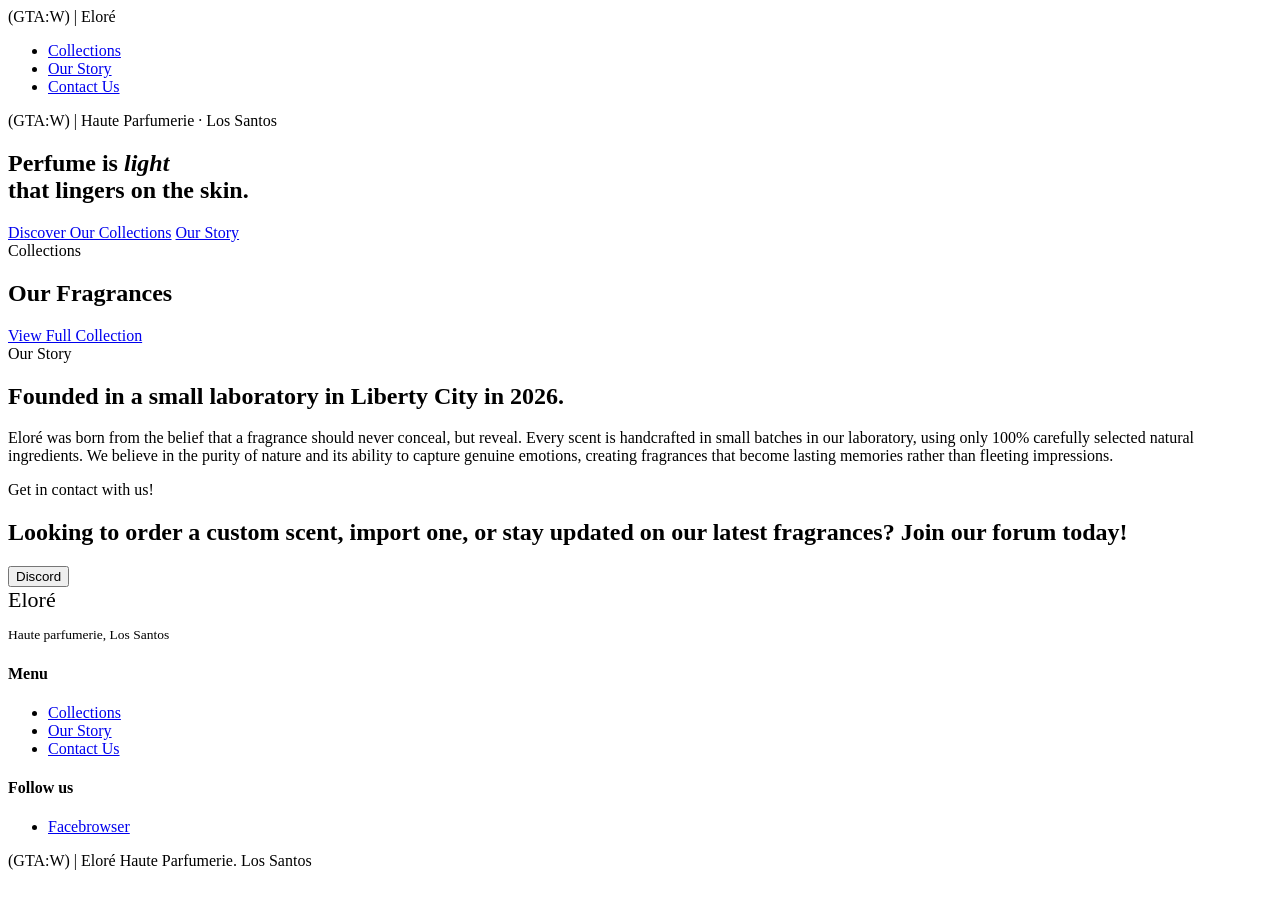
==== index.html @ 5a104f97 "Add files via upload" ====
<!DOCTYPE html>
<html lang="it">
<head>
<meta charset="UTF-8">
<meta name="viewport" content="width=device-width, initial-scale=1.0">
<title>Eloré — Haute Parfumerie | GTA:W</title>
<meta name="description" content="Eloré, haute parfumerie in Los Santos.">
<link rel="preconnect" href="https://fonts.googleapis.com">
<link rel="preconnect" href="https://fonts.gstatic.com" crossorigin>
<link href="https://fonts.googleapis.com/css2?family=Newsreader:ital,wght@0,400;0,500;1,400;1,500&family=Inter:wght@400;500;600&family=Space+Mono:wght@400;700&display=swap" rel="stylesheet">
<link rel="stylesheet" href="css/style.css">
</head>
<body>

<nav class="nav">
  <div class="nav-inner">
    <a class="logo-link">
      <img src="images/logo.png" alt="Eloré Haute Parfumerie" class="logo-img" onerror="this.style.display='none'; document.getElementById('logoFallback').style.display='inline'">
      <span class="logo" id="logoFallback" style="display:none;">(GTA:W) | Eloré</span>
    </a>
    <ul class="nav-links">
      <li><a href="collections.html">Collections</a></li>
      <li><a href="#storia">Our Story</a></li>
      <li><a href="#contatti">Contact Us</a></li>
    </ul>
  </div>
</nav>

<section class="hero">
  <div class="container hero-inner">
    <div class="hero-copy">
      <span class="eyebrow">(GTA:W) | Haute Parfumerie · Los Santos</span>
      <h1>Perfume is <em>light</em><br>that lingers on the skin.</h1>
      <div class="hero-actions">
        <a href="collections.html" class="btn btn-primary">Discover Our Collections</a>
        <a href="#storia" class="btn btn-ghost">Our Story</a>
      </div>
    </div>
    <div class="hero-visual">
      <div class="image-slot slot-tall">
        <img src="images/hero.png" alt="Boccetta di profumo Eloré" onerror="this.style.display='none'">
      </div>
    </div>
  </div>
</section>

<section class="collection" id="collezione">
  <div class="container">
    <div class="collection-head reveal">
      <div>
        <span class="eyebrow">Collections</span>
        <h2 class="collection-title">Our Fragrances</h2>
      </div>
      <a href="collections.html" class="btn btn-ghost">View Full Collection</a>
    </div>

    <!-- Anteprima: solo alcuni profumi in evidenza. La griglia viene generata
         da js/script.js, che legge l'elenco "products" da js/products.js.
         Il catalogo completo si trova in collections.html -->
    <div class="product-grid" id="productGrid"></div>
  </div>
</section>

<section class="about" id="storia">
  <div class="container about-inner">
    <div>
      <span class="eyebrow">Our Story</span>
      <h2>Founded in a small laboratory in Liberty City in 2026.</h2>
      <p>Eloré was born from the belief that a fragrance should never conceal, but reveal. Every scent is handcrafted in small batches in our laboratory, using only 100% carefully selected natural ingredients. We believe in the purity of nature and its ability to capture genuine emotions, creating fragrances that become lasting memories rather than fleeting impressions.</p>
      <div class="about-stats">
      </div>
    </div>
    <div class="image-slot slot-about">
      <img src="images/about.png" alt="Il laboratorio Eloré" onerror="this.style.display='none'">
    </div>
  </div>
</section>

<section class="newsletter">
  <div class="container reveal">
    <span class="eyebrow" style="justify-content:center;">Get in contact with us!</span>
    <h2>Looking to order a custom scent, import one, or stay updated on our latest fragrances? Join our forum today!</h2>
    <form action="https://discord.gg/XgSGwQNhqN" method="get" class="nl-form" id="nlForm">
       <input type="submit" value="Discord" class="btn btn-primary">
    </form>
  </div>
</section>

<footer id="contatti">
  <div class="container">
    <div class="footer-grid">
      <div>
        <span class="logo" style="font-size:22px;">Eloré</span>
        <p style="margin-top:14px; font-size:13.5px; color:var(--ink-soft); max-width:220px;">Haute parfumerie, Los Santos</p>
      </div>
      <div>
        <h4>Menu</h4>
        <ul>
          <li><a href="collections.html">Collections</a></li>
          <li><a href="#storia">Our Story</a></li>
		  <li><a href="#contatti">Contact Us</a></li>
        </ul>
      </div>
      <div>
        <h4>Follow us</h4>
        <ul>
          <li><a href="https://face.gta.world/page/eloreperfumes">Facebrowser</a></li>
        </ul>
      </div>
    </div>
    <div class="footer-bottom">
      <span>(GTA:W) | Eloré Haute Parfumerie.</span>
      <span>Los Santos</span>
    </div>
  </div>
</footer>

<script src="js/products.js"></script>
<script src="js/script.js"></script>
</body>
</html>
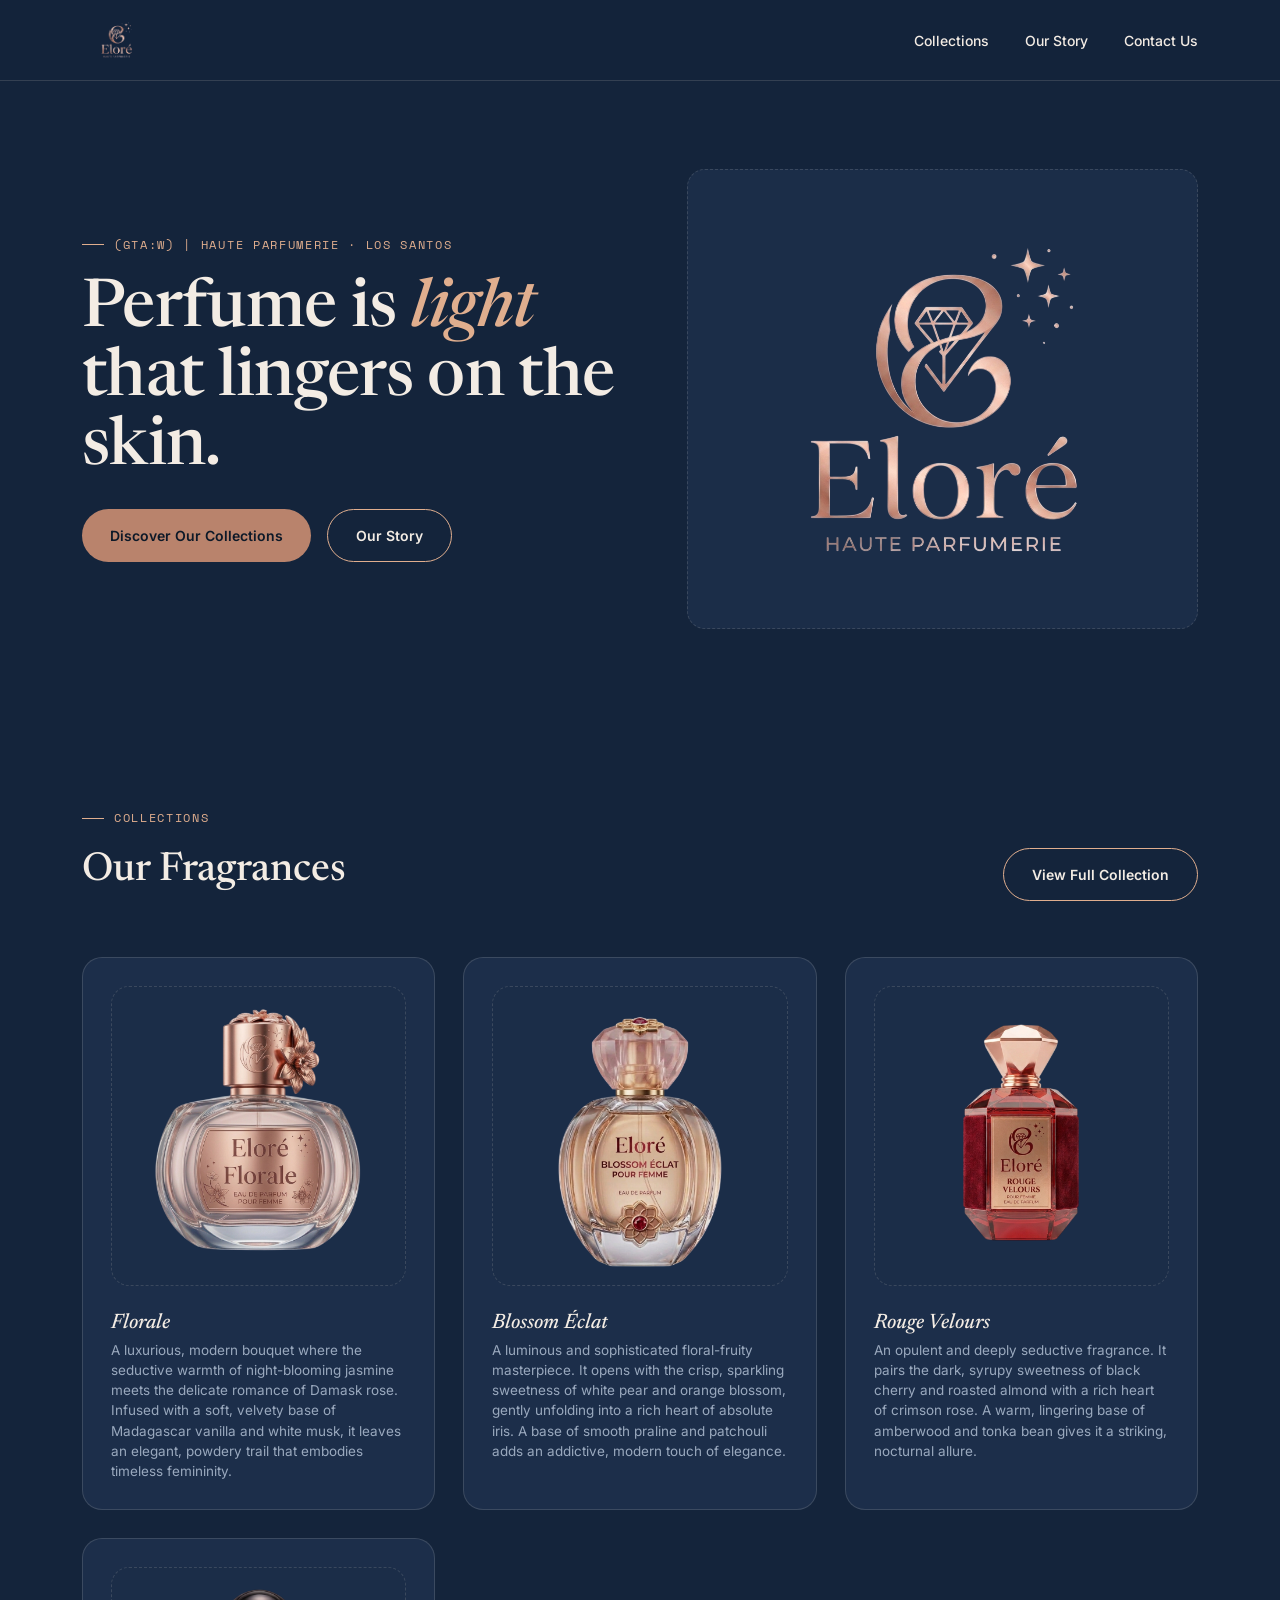
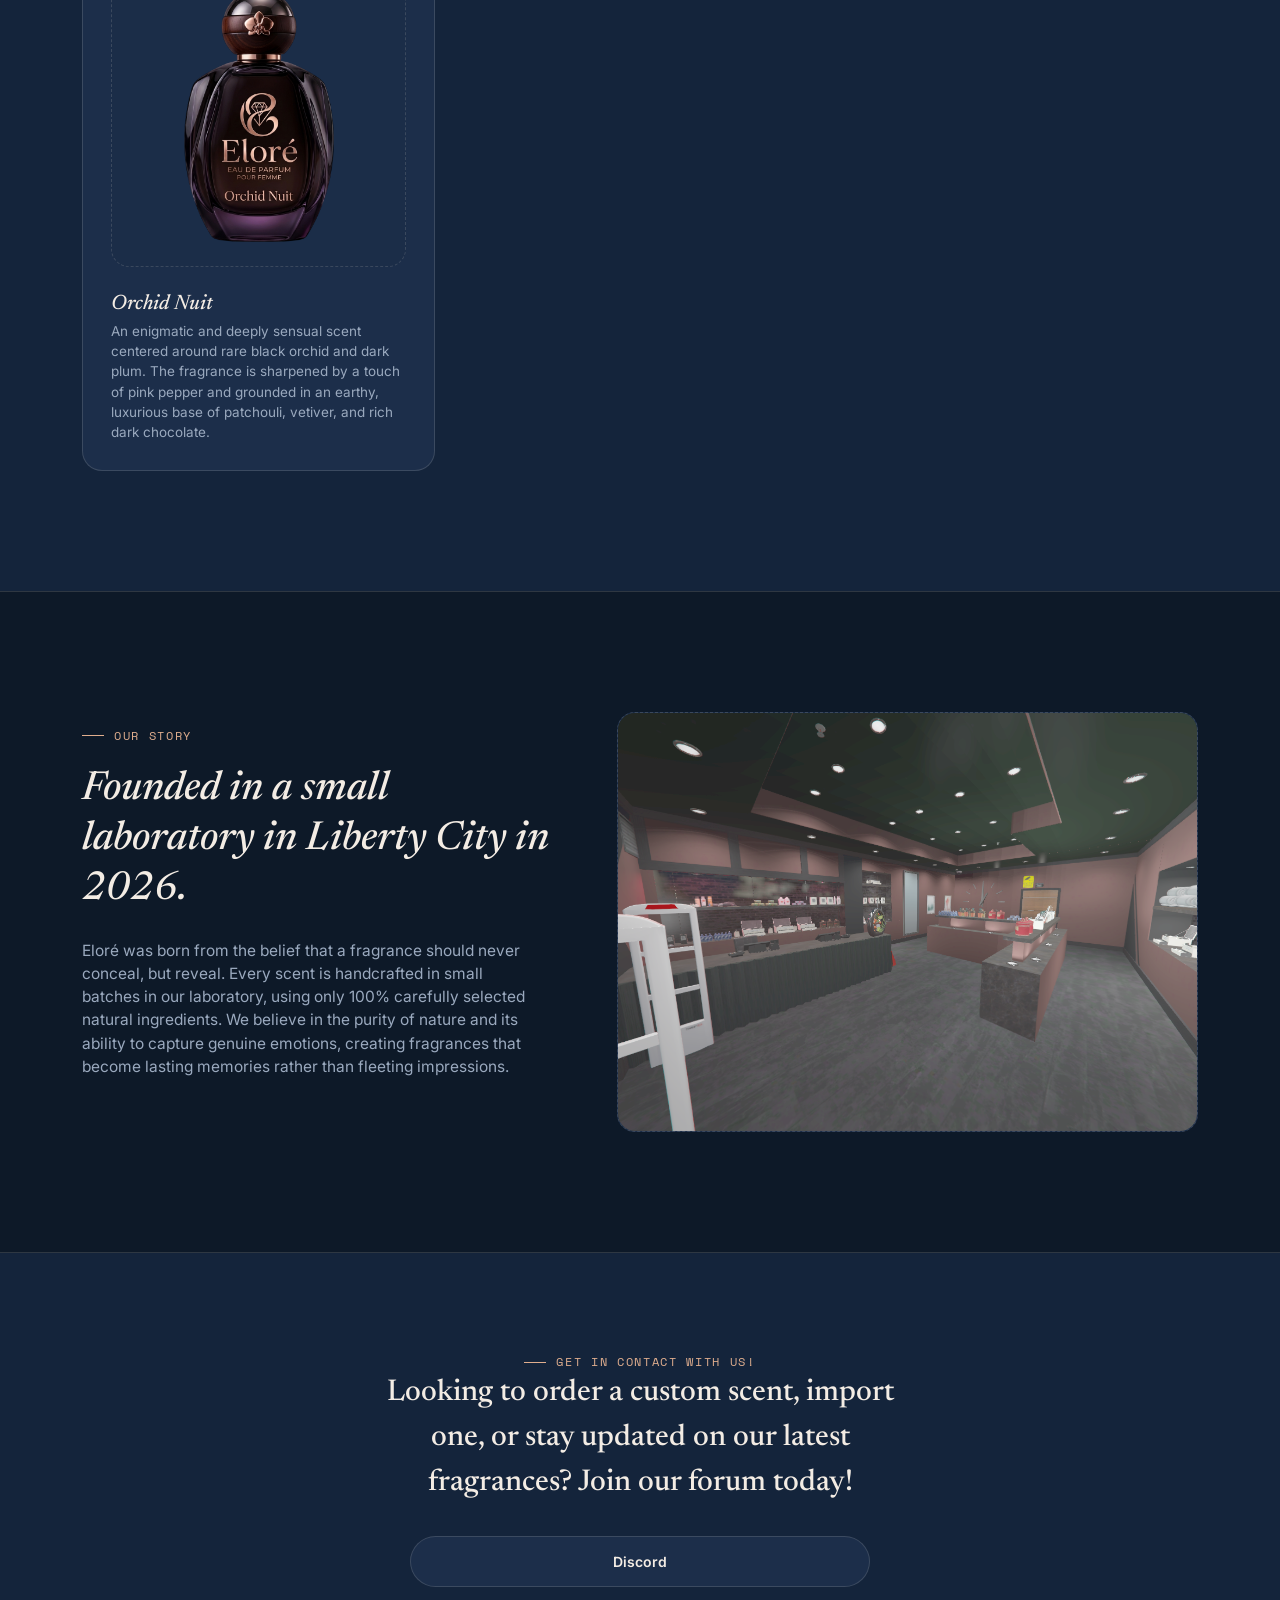
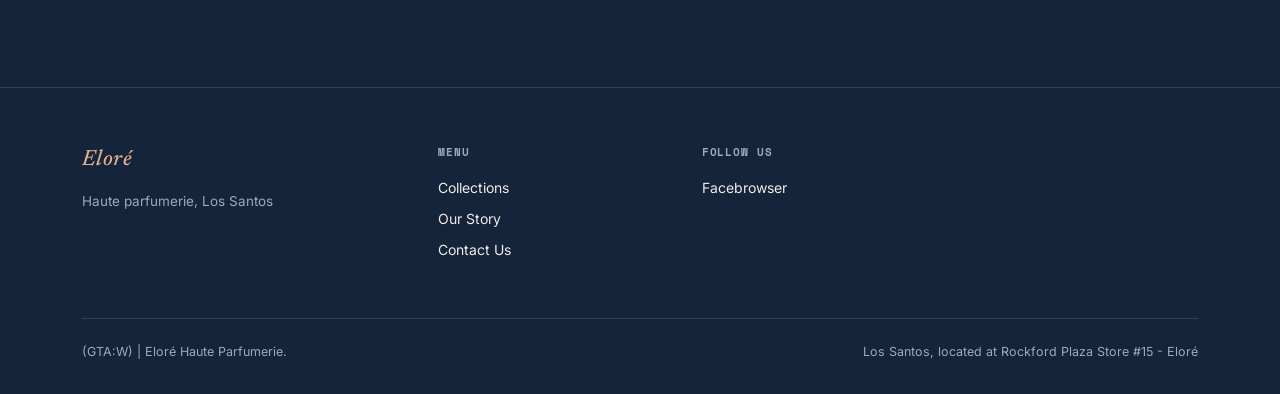
==== commit 8981efc3: "Update index.html" ====
--- a/index.html
+++ b/index.html
@@ -110,7 +110,7 @@
     </div>
     <div class="footer-bottom">
       <span>(GTA:W) | Eloré Haute Parfumerie.</span>
-      <span>Los Santos</span>
+      <span>Los Santos, located at Rockford Plaza Store #15 - Eloré</span>
     </div>
   </div>
 </footer>
--- a/css/style.css
+++ b/css/style.css
@@ -0,0 +1,359 @@
+:root{
+  --bg: #14243B;
+  --bg-deep: #0D1928;
+  --bg-warm: #1B2D48;
+  --surface: #1C2E4A;
+  --ink: #F3ECE4;
+  --ink-soft: #9AA9BE;
+  --rose: #B9836C;
+  --rose-deep: #E0AE8E;
+  --rose-dim: #8C6250;
+  --line: rgba(243,236,228,0.14);
+
+  --display: 'Newsreader', serif;
+  --body: 'Inter', sans-serif;
+  --mono: 'Space Mono', monospace;
+}
+
+*{ box-sizing: border-box; margin:0; padding:0; }
+html{ scroll-behavior: smooth; }
+body{
+  background: var(--bg);
+  color: var(--ink);
+  font-family: var(--body);
+  line-height: 1.5;
+  -webkit-font-smoothing: antialiased;
+  overflow-x: hidden;
+}
+a{ color: inherit; text-decoration: none; }
+img, svg{ display:block; max-width:100%; }
+button{ font-family: inherit; cursor:pointer; border:none; background:none; }
+ul{ list-style:none; }
+.container{ max-width: 1180px; margin: 0 auto; padding: 0 32px; }
+section{ position: relative; }
+
+::selection{ background: var(--rose); color: var(--bg-deep); }
+
+:focus-visible{
+  outline: 2px solid var(--rose-deep);
+  outline-offset: 3px;
+}
+
+.eyebrow{
+  font-family: var(--mono);
+  font-size: 12px;
+  letter-spacing: 0.14em;
+  text-transform: uppercase;
+  color: var(--rose-deep);
+  display: flex;
+  align-items: center;
+  gap: 10px;
+}
+.eyebrow::before{
+  content:'';
+  width: 22px; height:1px;
+  background: var(--rose-deep);
+  display:inline-block;
+}
+
+/* ---------- IMAGE SLOTS (placeholder da sostituire) ---------- */
+.image-slot{
+  position: relative;
+  width: 100%;
+  border-radius: 18px;
+  border: 1px dashed var(--line);
+  background: var(--bg-warm);
+  overflow: hidden;
+  display: flex;
+  align-items: center;
+  justify-content: center;
+}
+.image-slot img{
+  position: absolute;
+  inset: 0;
+  width: 100%;
+  height: 100%;
+  object-fit: cover;
+}
+.image-slot .slot-label{
+  position: relative;
+  z-index: 0;
+  font-family: var(--mono);
+  font-size: 12px;
+  line-height: 1.6;
+  text-align: center;
+  color: var(--ink-soft);
+  padding: 20px;
+}
+.image-slot .slot-label small{ opacity: 0.7; }
+.slot-tall{ height: 460px; }
+.slot-about{ height: 420px; }
+.card-visual.image-slot{ height: 300px; margin-bottom: 22px; }
+
+/* ---------- NAV ---------- */
+.nav{
+  position: sticky; top:0; z-index: 100;
+  background: rgba(20,36,59,0.86);
+  backdrop-filter: blur(10px);
+  border-bottom: 1px solid var(--line);
+}
+.nav-inner{
+  display:flex; align-items:center; justify-content:space-between;
+  padding: 14px 32px;
+  max-width: 1180px; margin:0 auto;
+}
+.logo-link{ display:flex; align-items:center; }
+.logo-img{
+  height: 52px;
+  width: auto;
+}
+.logo{
+  font-family: var(--display);
+  font-style: italic;
+  font-size: 26px;
+  font-weight: 500;
+  letter-spacing: 0.02em;
+  color: var(--rose-deep);
+}
+.nav-links{
+  display:flex; gap: 36px;
+  font-size: 14px;
+  font-weight: 500;
+}
+.nav-links a{
+  position: relative;
+  padding-bottom: 4px;
+}
+.nav-links a::after{
+  content:'';
+  position:absolute; left:0; bottom:0;
+  width:0; height:1px;
+  background: var(--rose-deep);
+  transition: width 0.25s ease;
+}
+.nav-links a:hover::after{ width:100%; }
+
+/* ---------- HERO ---------- */
+.hero{
+  padding: 88px 0 60px;
+  overflow: hidden;
+}
+.hero-inner{
+  display:grid;
+  grid-template-columns: 1.05fr 0.95fr;
+  gap: 40px;
+  align-items:center;
+}
+.hero-copy h1{
+  font-family: var(--display);
+  font-weight: 500;
+  font-size: clamp(40px, 5.2vw, 72px);
+  line-height: 1.04;
+  letter-spacing: -0.01em;
+  margin: 22px 0 26px;
+}
+.hero-copy h1 em{
+  font-style: italic;
+  color: var(--rose-deep);
+}
+.hero-copy p{
+  font-size: 17px;
+  color: var(--ink-soft);
+  max-width: 440px;
+  margin-bottom: 34px;
+}
+.hero-actions{ display:flex; gap:16px; flex-wrap:wrap; }
+.btn{
+  display:inline-flex; align-items:center; gap:10px;
+  padding: 15px 28px;
+  border-radius: 100px;
+  font-size: 14px; font-weight: 600;
+  transition: transform 0.2s ease, box-shadow 0.2s ease;
+}
+.btn:hover{ transform: translateY(-2px); }
+.btn-primary{
+  background: var(--rose);
+  color: var(--bg-deep);
+}
+.btn-primary:hover{ box-shadow: 0 10px 24px rgba(185,131,108,0.35); }
+.btn-ghost{
+  border: 1px solid var(--rose-deep);
+  color: var(--ink);
+}
+
+/* ---------- COLLECTION ---------- */
+.collection{ padding: 120px 0; }
+.collection-head{
+  display:flex; justify-content:space-between; align-items:flex-end;
+  margin-bottom: 56px; gap: 24px; flex-wrap:wrap;
+}
+.collection-title{
+  font-family: var(--display); font-weight:500;
+  font-size: clamp(28px,3.6vw,40px); margin-top:14px;
+}
+.filters{ display:flex; gap:10px; font-size:13px; font-family: var(--mono); }
+.filter-btn{
+  padding: 8px 16px; border-radius:100px; border:1px solid var(--line);
+  color: var(--ink-soft);
+  transition: all .2s ease;
+}
+.filter-btn.active, .filter-btn:hover{
+  border-color: var(--rose-deep); color: var(--ink); background: var(--surface);
+}
+
+.product-grid{
+  display:grid;
+  grid-template-columns: repeat(3, 1fr);
+  gap: 28px;
+}
+.product-card{
+  background: var(--surface);
+  border: 1px solid var(--line);
+  border-radius: 20px;
+  padding: 28px;
+  display:flex; flex-direction:column;
+  transition: transform .3s ease, box-shadow .3s ease;
+}
+.product-card:hover{
+  transform: translateY(-6px);
+  box-shadow: 0 20px 40px rgba(0,0,0,0.28);
+}
+.product-card h3{
+  font-family: var(--display);
+  font-style: italic;
+  font-size: 21px;
+  font-weight: 500;
+}
+.product-card .fam{
+  font-family: var(--mono);
+  font-size: 11px;
+  color: var(--rose-deep);
+  text-transform: uppercase;
+  letter-spacing: 0.08em;
+  margin: 6px 0 12px;
+}
+.product-card p.desc{
+  font-size: 13.5px;
+  color: var(--ink-soft);
+}
+
+/* ---------- ABOUT ---------- */
+.about{
+  background: var(--bg-deep);
+  border-top: 1px solid var(--line);
+  border-bottom: 1px solid var(--line);
+  padding: 120px 0;
+}
+.about-inner{
+  display:grid; grid-template-columns: 0.9fr 1.1fr; gap: 60px; align-items:center;
+}
+.about h2{
+  font-family: var(--display);
+  font-style: italic;
+  font-weight: 500;
+  font-size: clamp(28px,3.6vw,40px);
+  line-height: 1.25;
+  margin: 20px 0 24px;
+}
+.about p{ color: var(--ink-soft); font-size: 15.5px; max-width: 460px; }
+.about-stats{
+  display:grid; grid-template-columns: 1fr 1fr; gap: 28px;
+  margin-top: 40px;
+}
+.about-stats div{ border-top: 1px solid var(--line); padding-top: 14px; }
+.about-stats .num{
+  font-family: var(--display); font-size: 34px; font-style: italic; color: var(--rose-deep);
+}
+.about-stats .lab{ font-family: var(--mono); font-size: 11px; color: var(--ink-soft); margin-top:4px; }
+
+/* ---------- NEWSLETTER ---------- */
+.newsletter{
+  padding: 100px 0;
+  text-align:center;
+}
+.newsletter h2{
+  font-family: var(--display);
+  font-size: clamp(10px,3.6vw,30px);
+  font-weight: 500;
+  max-width: 560px;
+  margin: 0 auto 30px;
+}
+.nl-form{
+  display:flex; justify-content:center; gap:12px;
+  max-width: 460px; margin: 0 auto;
+  flex-wrap: wrap;
+}
+.nl-form input{
+  flex:1; min-width: 220px;
+  padding: 16px 20px;
+  border-radius: 100px;
+  border: 1px solid var(--line);
+  background: var(--surface);
+  color: var(--ink);
+  font-family: var(--body);
+  font-size: 14px;
+}
+.nl-form input::placeholder{ color: var(--ink-soft); }
+.nl-note{
+  margin-top: 16px; font-size: 12px; color: var(--ink-soft);
+}
+
+/* ---------- FOOTER ---------- */
+footer{
+  border-top: 1px solid var(--line);
+  padding: 56px 0 32px;
+}
+.footer-grid{
+  display:grid; grid-template-columns: 1.4fr 1fr 1fr 1fr;
+  gap: 30px; margin-bottom: 48px;
+}
+.footer-grid h4{
+  font-family: var(--mono); font-size: 11px;
+  text-transform: uppercase; letter-spacing: 0.08em;
+  color: var(--ink-soft); margin-bottom: 16px;
+}
+.footer-grid ul li{ margin-bottom: 10px; font-size: 14px; }
+.footer-grid ul li a:hover{ color: var(--rose-deep); }
+.footer-bottom{
+  display:flex; justify-content:space-between; align-items:center;
+  font-size: 12.5px; color: var(--ink-soft);
+  padding-top: 24px; border-top: 1px solid var(--line);
+  flex-wrap: wrap; gap: 10px;
+}
+
+/* toast */
+.toast{
+  position: fixed; bottom: 28px; left:50%;
+  transform: translate(-50%, 140%);
+  background: var(--rose); color: var(--bg-deep);
+  padding: 14px 24px; border-radius: 100px;
+  font-size: 13px; font-weight:500;
+  display:flex; align-items:center; gap:10px;
+  transition: transform .35s cubic-bezier(.2,.8,.2,1);
+  z-index: 200;
+}
+.toast.show{ transform: translate(-50%, 0); }
+
+/* reveal */
+.reveal{ opacity:0; transform: translateY(24px); transition: opacity .7s ease, transform .7s ease; }
+.reveal.in{ opacity:1; transform: translateY(0); }
+
+@media (prefers-reduced-motion: reduce){
+  *, *::before, *::after{ animation-duration: 0.001ms !important; transition-duration: 0.001ms !important; }
+  html{ scroll-behavior:auto; }
+}
+
+/* ---------- RESPONSIVE ---------- */
+@media (max-width: 900px){
+  .hero-inner, .about-inner{ grid-template-columns: 1fr; }
+  .hero-visual{ order:-1; }
+  .slot-tall{ height: 320px; }
+  .product-grid{ grid-template-columns: repeat(2,1fr); }
+  .footer-grid{ grid-template-columns: 1fr 1fr; }
+  .nav-links{ display: none; }
+}
+@media (max-width: 560px){
+  .product-grid{ grid-template-columns: 1fr; }
+  .about-stats{ grid-template-columns: 1fr 1fr; }
+  .hero-actions .btn{ flex:1; justify-content:center; }
+}
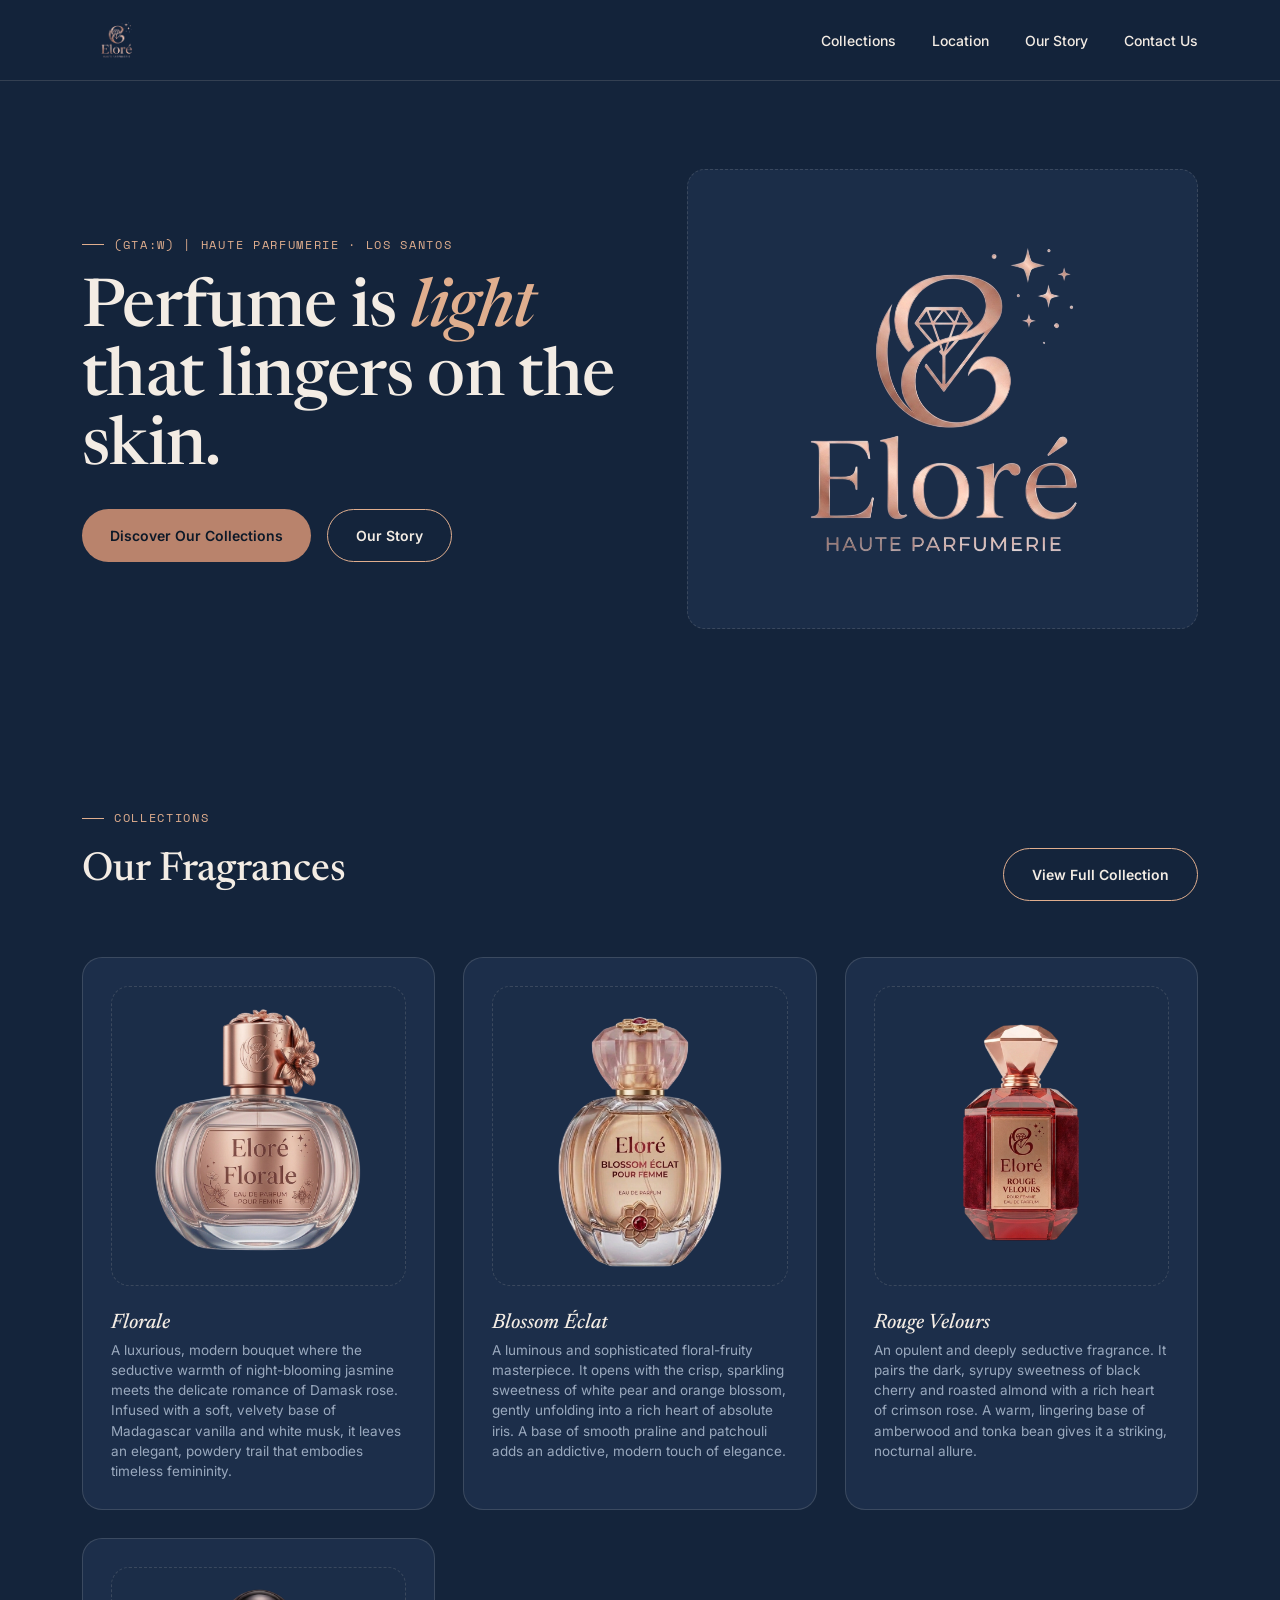
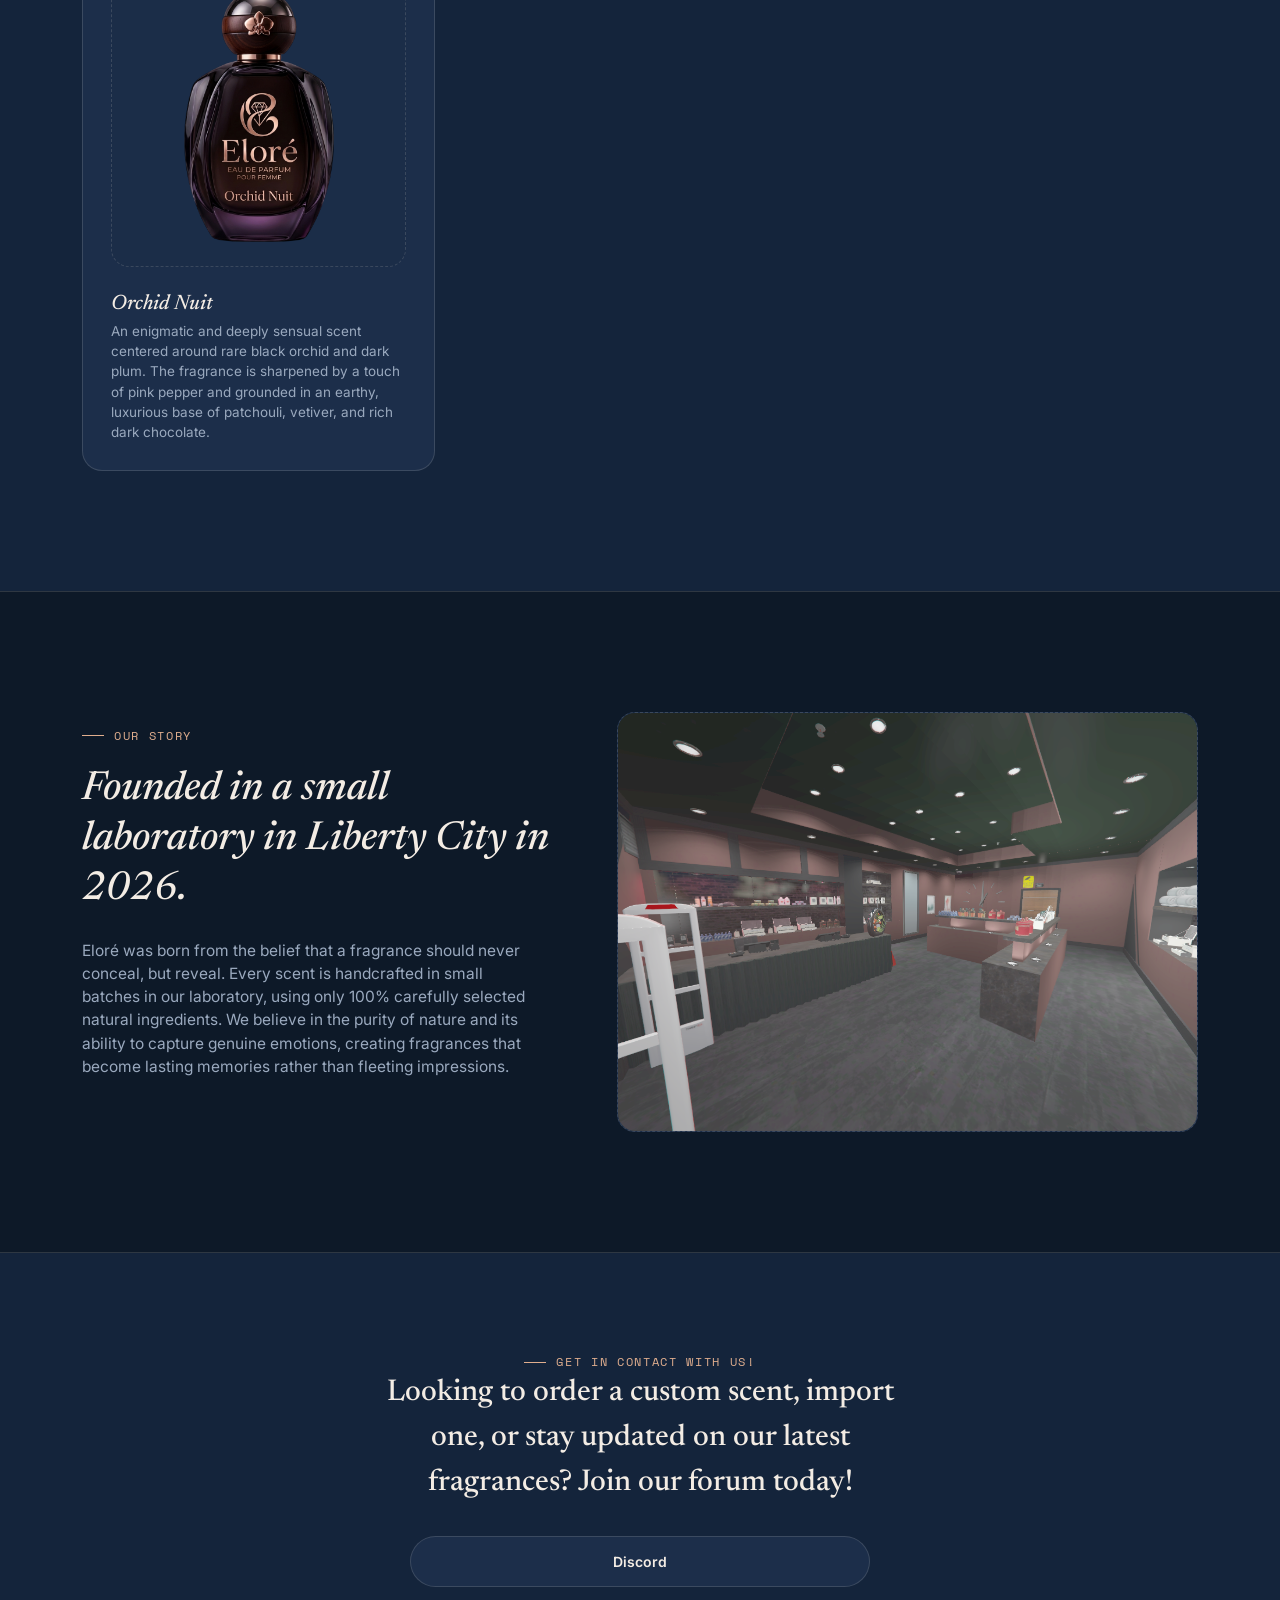
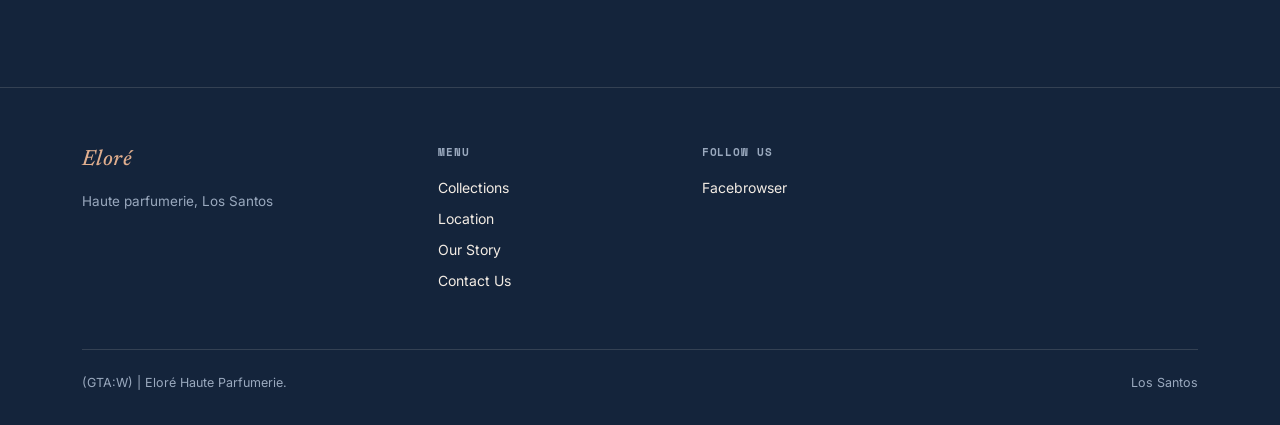
==== commit 6516e50c: "Add files via upload" ====
--- a/index.html
+++ b/index.html
@@ -20,6 +20,7 @@
     </a>
     <ul class="nav-links">
       <li><a href="collections.html">Collections</a></li>
+      <li><a href="location.html">Location</a></li>
       <li><a href="#storia">Our Story</a></li>
       <li><a href="#contatti">Contact Us</a></li>
     </ul>
@@ -97,6 +98,7 @@
         <h4>Menu</h4>
         <ul>
           <li><a href="collections.html">Collections</a></li>
+          <li><a href="location.html">Location</a></li>
           <li><a href="#storia">Our Story</a></li>
 		  <li><a href="#contatti">Contact Us</a></li>
         </ul>
@@ -110,7 +112,7 @@
     </div>
     <div class="footer-bottom">
       <span>(GTA:W) | Eloré Haute Parfumerie.</span>
-      <span>Los Santos, located at Rockford Plaza Store #15 - Eloré</span>
+      <span>Los Santos</span>
     </div>
   </div>
 </footer>
--- a/css/style.css
+++ b/css/style.css
@@ -201,6 +201,60 @@
   border-color: var(--rose-deep); color: var(--ink); background: var(--surface);
 }
 
+/* ---------- PRICE FILTER ---------- */
+.price-filter{
+  display:flex; align-items:center; flex-wrap:wrap;
+  gap: 20px;
+  margin: -30px 0 40px;
+  padding: 22px 26px;
+  background: var(--surface);
+  border: 1px solid var(--line);
+  border-radius: 18px;
+}
+.price-filter-form{
+  display:flex; align-items:flex-end; gap: 14px; flex-wrap: wrap;
+}
+.price-field{
+  display:flex; flex-direction:column; gap: 6px;
+}
+.price-field label{
+  font-family: var(--mono);
+  font-size: 11px;
+  letter-spacing: 0.08em;
+  text-transform: uppercase;
+  color: var(--ink-soft);
+}
+.price-field input{
+  width: 110px;
+  padding: 11px 14px;
+  border-radius: 100px;
+  border: 1px solid var(--line);
+  background: var(--bg-warm);
+  color: var(--ink);
+  font-family: var(--body);
+  font-size: 14px;
+}
+.price-field input:focus-visible{
+  outline: 2px solid var(--rose-deep);
+  outline-offset: 2px;
+}
+.price-field input::placeholder{ color: var(--ink-soft); }
+.price-sep{ color: var(--ink-soft); padding-bottom: 11px; }
+.price-apply, .price-reset{
+  padding: 11px 22px;
+  font-size: 13px;
+}
+.price-count{
+  font-family: var(--mono);
+  font-size: 12px;
+  color: var(--ink-soft);
+  margin-left: auto;
+}
+@media (max-width: 700px){
+  .price-filter{ margin-top: 4px; }
+  .price-count{ margin-left: 0; width: 100%; }
+}
+
 .product-grid{
   display:grid;
   grid-template-columns: repeat(3, 1fr);
@@ -235,6 +289,86 @@
 .product-card p.desc{
   font-size: 13.5px;
   color: var(--ink-soft);
+}
+.product-card .price-tag{
+  font-family: var(--mono);
+  font-size: 15px;
+  color: var(--rose-deep);
+  margin-top: 18px;
+  padding-top: 16px;
+  border-top: 1px solid var(--line);
+}
+
+/* ---------- LOCATION ---------- */
+.location-hero{
+  padding: 160px 0 60px;
+}
+.location-hero .eyebrow{ margin-bottom: 14px; }
+.location-hero h1{
+  font-family: var(--display);
+  font-weight: 500;
+  font-size: clamp(34px, 4.6vw, 56px);
+  line-height: 1.08;
+  max-width: 720px;
+}
+.location-hero p{
+  color: var(--ink-soft);
+  font-size: 16px;
+  max-width: 520px;
+  margin-top: 20px;
+}
+
+.location-main{
+  padding: 20px 0 120px;
+}
+.location-grid{
+  display:grid;
+  grid-template-columns: 1fr 1fr;
+  gap: 48px;
+  align-items:start;
+}
+.slot-map{ height: 420px; }
+
+.location-details{
+  display:flex; flex-direction:column; gap: 34px;
+}
+.location-block{
+  border-top: 1px solid var(--line);
+  padding-top: 22px;
+}
+.location-block h3{
+  font-family: var(--display);
+  font-style: italic;
+  font-weight: 500;
+  font-size: 22px;
+  margin-bottom: 14px;
+}
+.location-block p{
+  color: var(--ink-soft);
+  font-size: 15px;
+  line-height: 1.7;
+}
+.hours-list{
+  display:flex; flex-direction:column; gap: 10px;
+}
+.hours-list li{
+  display:flex; justify-content:space-between;
+  font-size: 14.5px;
+  color: var(--ink-soft);
+  border-bottom: 1px dashed var(--line);
+  padding-bottom: 8px;
+}
+.hours-list li span:last-child{
+  font-family: var(--mono);
+  color: var(--ink);
+}
+.location-actions{
+  display:flex; gap: 14px; flex-wrap: wrap; margin-top: 6px;
+}
+
+@media (max-width: 900px){
+  .location-grid{ grid-template-columns: 1fr; }
+  .slot-map{ height: 320px; }
 }
 
 /* ---------- ABOUT ---------- */
